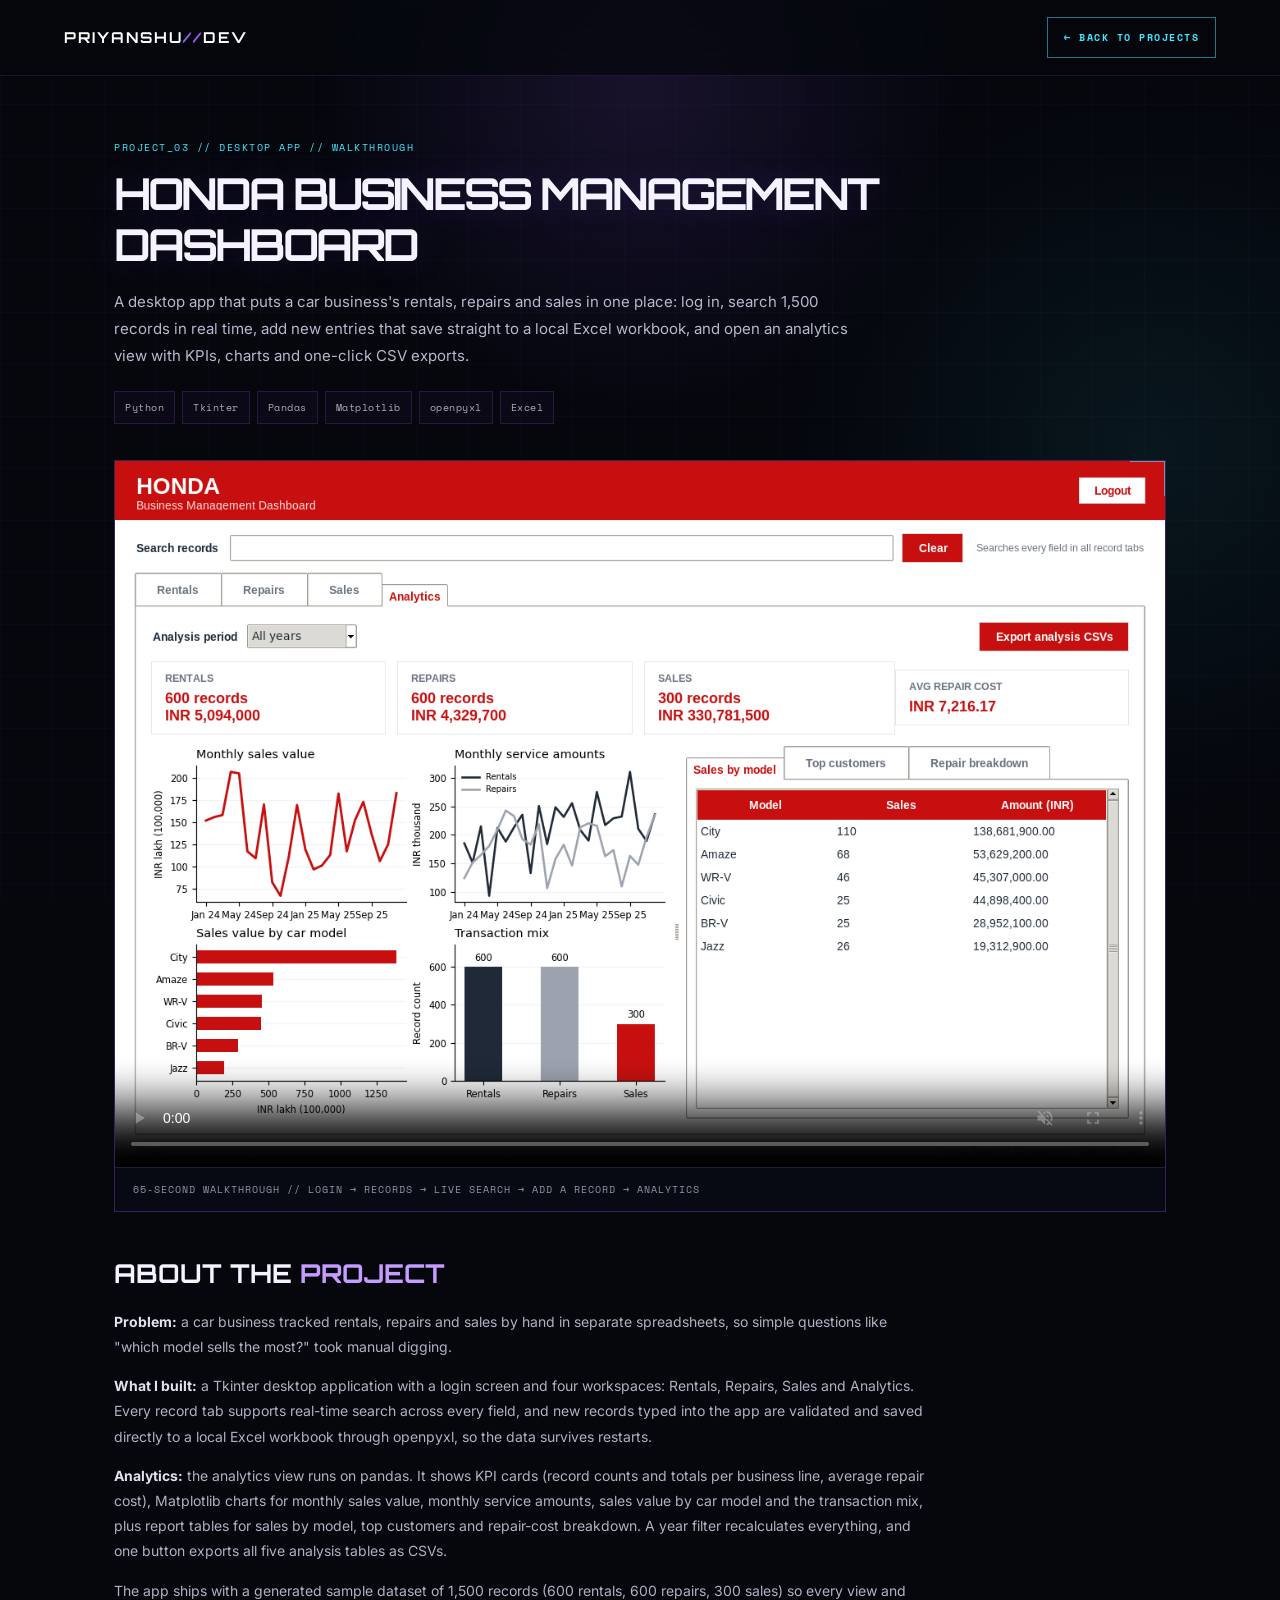
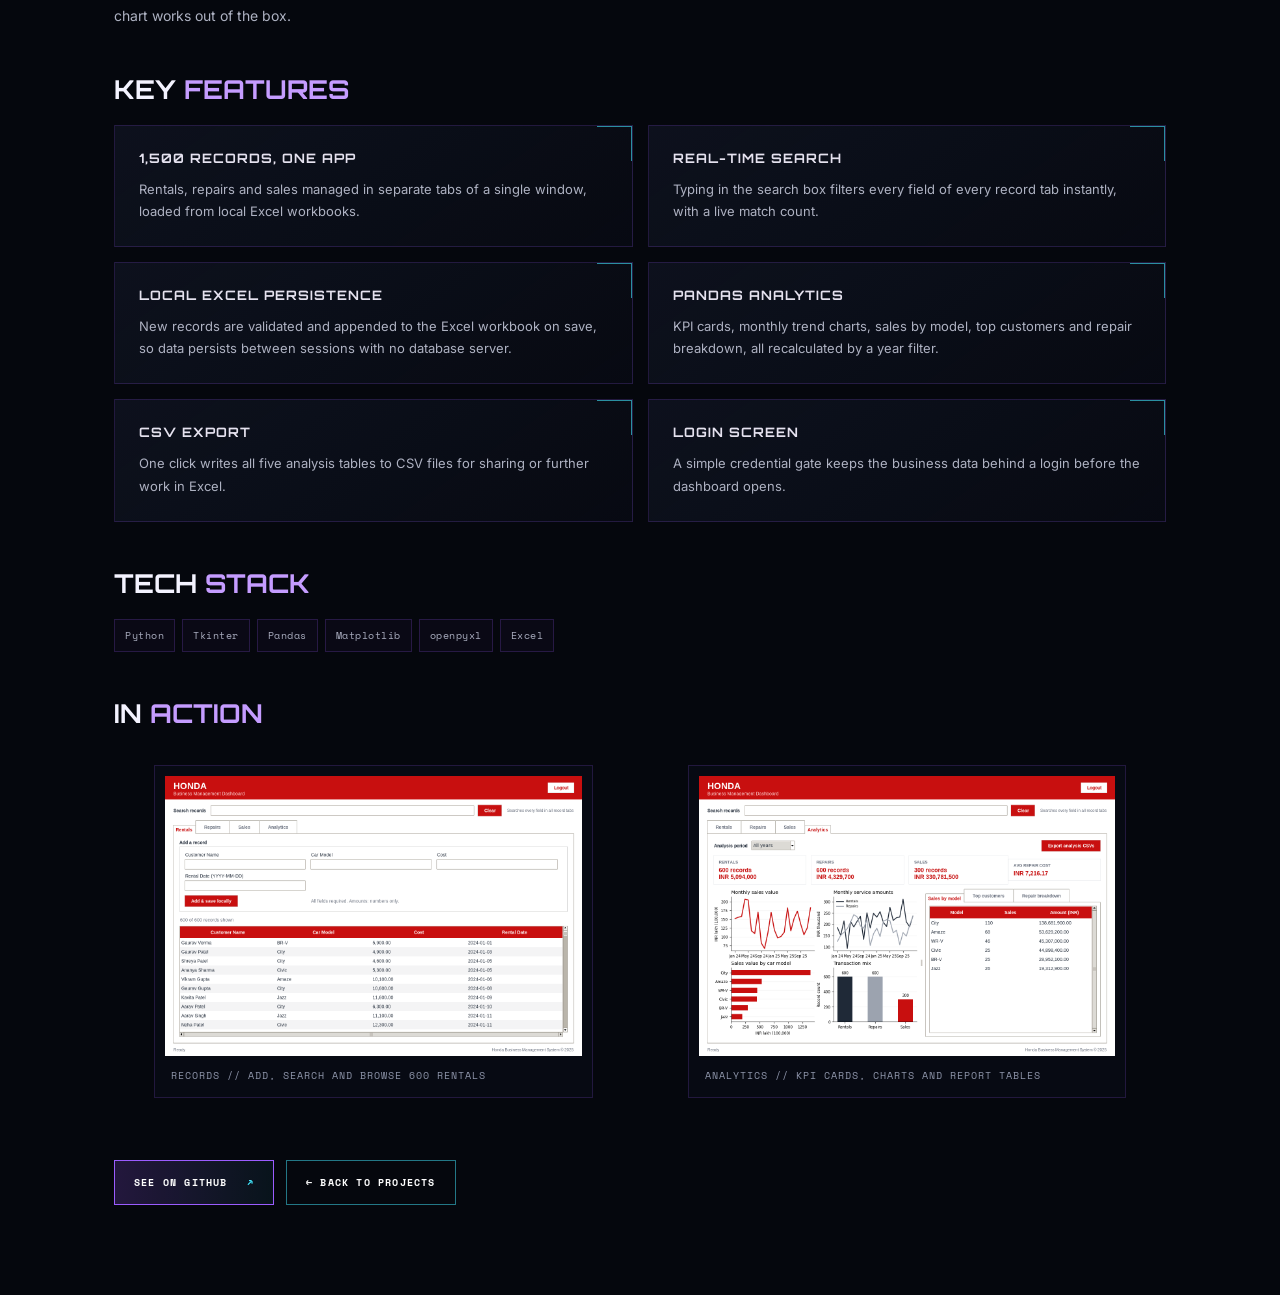
==== honda-dashboard.html @ 940c3cae "Add files via upload" ====
<!DOCTYPE html>
<html lang="en">
<head>
  <meta charset="UTF-8" />
  <meta name="viewport" content="width=device-width, initial-scale=1.0" />

  <title>Honda Business Management Dashboard | Priyanshu Kumari Paswan</title>

  <meta
    name="description"
    content="Honda Business Management Dashboard: a Python desktop app with login, 1,500 business records, real-time search, Excel persistence and pandas analytics. Built by Priyanshu Kumari Paswan."
  />

  <meta name="robots" content="index, follow" />

  <meta property="og:title" content="Honda Business Management Dashboard | Priyanshu Kumari Paswan" />
  <meta property="og:description" content="Python desktop app: 1,500 records, real-time search, Excel persistence and pandas analytics with charts." />
  <meta property="og:type" content="website" />
  <link rel="icon" type="image/svg+xml" href="data:image/svg+xml,%3Csvg xmlns='http://www.w3.org/2000/svg' viewBox='0 0 64 64'%3E%3Crect width='64' height='64' rx='12' fill='%2305070d'/%3E%3Ctext x='32' y='43' font-family='monospace' font-size='30' font-weight='700' text-anchor='middle' fill='%2342e8ff'%3EPK%3C/text%3E%3C/svg%3E" />

  <!-- Fonts -->
  <link rel="preconnect" href="https://fonts.googleapis.com" />
  <link rel="preconnect" href="https://fonts.gstatic.com" crossorigin />
  <link
    href="https://fonts.googleapis.com/css2?family=Orbitron:wght@500;600;700;800&family=Space+Mono:wght@400;700&family=Inter:wght@400;500;600;700&display=swap"
    rel="stylesheet"
  />

  <link rel="stylesheet" href="style(5).css" />
<!-- Google tag (gtag.js) -->
<script async src="https://www.googletagmanager.com/gtag/js?id=G-GPRWLTDX1R"></script>
<script>
  window.dataLayer = window.dataLayer || [];
  function gtag(){dataLayer.push(arguments);}
  gtag('js', new Date());

  gtag('config', 'G-GPRWLTDX1R');
</script>
  <style>
    body{background:var(--bg)}
    .detail-nav{display:flex;justify-content:space-between;align-items:center;gap:16px}
    .back-link{font:700 10px var(--mono);letter-spacing:1.5px;color:var(--cyan);text-decoration:none;border:1px solid rgba(66,232,255,.5);padding:12px 16px;transition:.25s;white-space:nowrap}
    .back-link:hover{box-shadow:0 0 25px rgba(66,232,255,.25);transform:translateY(-2px);color:#fff}
    .detail-main{max-width:1100px;margin:0 auto;padding:140px 24px 80px}
    .detail-head{margin-bottom:36px}
    .detail-head .card-tag{font:10px var(--mono);color:var(--cyan);letter-spacing:1.5px;margin:0 0 14px}
    .detail-head h1{font:700 clamp(26px,4vw,44px)/1.15 var(--display);margin:0 0 18px;color:var(--text)}
    .detail-head .lede{color:var(--muted);line-height:1.8;font-size:15px;max-width:760px;margin:0 0 22px}
    .video-shell{border:1px solid rgba(155,92,255,.3);background:#070a13;position:relative;margin:34px 0 46px}
    .video-shell:after{content:"";position:absolute;right:0;top:0;width:34px;height:34px;border-top:1px solid var(--cyan);border-right:1px solid var(--cyan);opacity:.6;pointer-events:none}
    .video-shell video{display:block;width:100%;height:auto;background:#000}
    .video-caption{font:10px var(--mono);color:#8f96ab;letter-spacing:1px;padding:14px 18px;border-top:1px solid rgba(155,92,255,.18)}
    .detail-section{margin:46px 0}
    .detail-section h2{font:700 clamp(18px,2.4vw,26px)/1.2 var(--display);color:var(--text);margin:0 0 20px}
    .detail-section h2 span{color:var(--purple2)}
    .detail-section p{color:#aeb2c2;line-height:1.8;font-size:14px;max-width:820px}
    .detail-section p b{color:#e5e2ef}
    .feature-grid{display:grid;grid-template-columns:repeat(2,1fr);gap:15px;margin-top:8px}
    .feature-card{background:linear-gradient(145deg,rgba(15,19,32,.88),rgba(8,11,20,.76));border:1px solid rgba(155,92,255,.18);padding:24px;position:relative}
    .feature-card:after{content:"";position:absolute;right:0;top:0;width:34px;height:34px;border-top:1px solid var(--cyan);border-right:1px solid var(--cyan);opacity:.6}
    .feature-card h3{font:700 13px var(--display);letter-spacing:1px;margin:0 0 12px;color:#e5e2ef}
    .feature-card p{color:#aeb2c2;line-height:1.7;font-size:13px;margin:0;max-width:none}
    .shot-grid{display:grid;grid-template-columns:1fr 1fr;gap:15px}
    .shot{border:1px solid rgba(155,92,255,.18);background:#070a13;padding:10px}
    .shot img{display:block;width:100%;height:auto}
    .shot figcaption{font:10px var(--mono);color:#8f96ab;letter-spacing:1px;padding:12px 6px 4px}
    .detail-actions{display:flex;gap:12px;flex-wrap:wrap;margin:40px 0 10px}
    .detail-actions .btn{text-decoration:none;display:inline-block}
    @media (max-width:720px){
      .feature-grid,.shot-grid{grid-template-columns:1fr}
      .detail-main{padding:120px 18px 60px}
    }
  </style>
</head>
<body>
  <nav class="nav detail-nav">
    <a href="index.html" class="brand">PRIYANSHU<span>//</span>DEV</a>
    <a href="index.html#projects" class="back-link">&larr; BACK TO PROJECTS</a>
  </nav>

  <main class="detail-main">
    <header class="detail-head">
      <p class="card-tag">PROJECT_03 // DESKTOP APP // WALKTHROUGH</p>
      <h1>HONDA BUSINESS MANAGEMENT DASHBOARD</h1>
      <p class="lede">A desktop app that puts a car business's rentals, repairs and sales in one place: log in, search 1,500 records in real time, add new entries that save straight to a local Excel workbook, and open an analytics view with KPIs, charts and one-click CSV exports.</p>
      <div class="chips"><span>Python</span><span>Tkinter</span><span>Pandas</span><span>Matplotlib</span><span>openpyxl</span><span>Excel</span></div>
    </header>

    <div class="video-shell">
      <video controls muted preload="metadata" poster="assets/honda-analytics.png">
        <source src="assets/honda-dashboard-walkthrough.mp4" type="video/mp4" />
        Your browser does not support the video tag.
      </video>
      <div class="video-caption">65-SECOND WALKTHROUGH // LOGIN &rarr; RECORDS &rarr; LIVE SEARCH &rarr; ADD A RECORD &rarr; ANALYTICS</div>
    </div>

    <section class="detail-section">
      <h2>ABOUT THE <span>PROJECT</span></h2>
      <p><b>Problem:</b> a car business tracked rentals, repairs and sales by hand in separate spreadsheets, so simple questions like "which model sells the most?" took manual digging.</p>
      <p><b>What I built:</b> a Tkinter desktop application with a login screen and four workspaces: Rentals, Repairs, Sales and Analytics. Every record tab supports real-time search across every field, and new records typed into the app are validated and saved directly to a local Excel workbook through openpyxl, so the data survives restarts.</p>
      <p><b>Analytics:</b> the analytics view runs on pandas. It shows KPI cards (record counts and totals per business line, average repair cost), Matplotlib charts for monthly sales value, monthly service amounts, sales value by car model and the transaction mix, plus report tables for sales by model, top customers and repair-cost breakdown. A year filter recalculates everything, and one button exports all five analysis tables as CSVs.</p>
      <p>The app ships with a generated sample dataset of 1,500 records (600 rentals, 600 repairs, 300 sales) so every view and chart works out of the box.</p>
    </section>

    <section class="detail-section">
      <h2>KEY <span>FEATURES</span></h2>
      <div class="feature-grid">
        <div class="feature-card"><h3>1,500 RECORDS, ONE APP</h3><p>Rentals, repairs and sales managed in separate tabs of a single window, loaded from local Excel workbooks.</p></div>
        <div class="feature-card"><h3>REAL-TIME SEARCH</h3><p>Typing in the search box filters every field of every record tab instantly, with a live match count.</p></div>
        <div class="feature-card"><h3>LOCAL EXCEL PERSISTENCE</h3><p>New records are validated and appended to the Excel workbook on save, so data persists between sessions with no database server.</p></div>
        <div class="feature-card"><h3>PANDAS ANALYTICS</h3><p>KPI cards, monthly trend charts, sales by model, top customers and repair breakdown, all recalculated by a year filter.</p></div>
        <div class="feature-card"><h3>CSV EXPORT</h3><p>One click writes all five analysis tables to CSV files for sharing or further work in Excel.</p></div>
        <div class="feature-card"><h3>LOGIN SCREEN</h3><p>A simple credential gate keeps the business data behind a login before the dashboard opens.</p></div>
      </div>
    </section>

    <section class="detail-section">
      <h2>TECH <span>STACK</span></h2>
      <div class="chips"><span>Python</span><span>Tkinter</span><span>Pandas</span><span>Matplotlib</span><span>openpyxl</span><span>Excel</span></div>
    </section>

    <section class="detail-section">
      <h2>IN <span>ACTION</span></h2>
      <div class="shot-grid">
        <figure class="shot"><img src="assets/honda-records.png" alt="Rentals tab of the Honda dashboard: search bar, add-a-record form and a table of rental records" /><figcaption>RECORDS // ADD, SEARCH AND BROWSE 600 RENTALS</figcaption></figure>
        <figure class="shot"><img src="assets/honda-analytics.png" alt="Analytics tab of the Honda dashboard: KPI cards, monthly charts and a sales-by-model table" /><figcaption>ANALYTICS // KPI CARDS, CHARTS AND REPORT TABLES</figcaption></figure>
      </div>
    </section>

    <div class="detail-actions">
      <a href="https://github.com/priynkp" target="_blank" rel="noopener noreferrer" class="btn primary">SEE ON GITHUB <span>&#8599;</span></a>
      <a href="index.html#projects" class="btn ghost">&larr; BACK TO PROJECTS</a>
    </div>
  </main>
</body>
</html>
---- style(5).css ----
:root{
  --bg:#05070d;--panel:#090d17;--panel2:#0d1220;--purple:#9b5cff;--purple2:#c59cff;
  --cyan:#42e8ff;--pink:#ff4fd8;--text:#f4f3ff;--muted:#b4b9cc;--line:rgba(155,92,255,.28);
  --mono:"Space Mono",monospace;--display:"Orbitron",sans-serif;--body:"Inter",sans-serif;
}
*{box-sizing:border-box}html{scroll-behavior:smooth}body{margin:0;background:var(--bg);color:var(--text);font-family:var(--body);overflow-x:hidden}
body:before{content:"";position:fixed;inset:0;pointer-events:none;background-image:linear-gradient(rgba(155,92,255,.035) 1px,transparent 1px),linear-gradient(90deg,rgba(155,92,255,.035) 1px,transparent 1px);background-size:52px 52px;z-index:-3}
body:after{content:"";position:fixed;inset:0;pointer-events:none;background:radial-gradient(circle at 50% 10%,rgba(155,92,255,.13),transparent 32%),radial-gradient(circle at 90% 50%,rgba(66,232,255,.07),transparent 30%);z-index:-2}
.noise{position:fixed;inset:0;pointer-events:none;opacity:.035;z-index:50;background-image:url("data:image/svg+xml,%3Csvg viewBox='0 0 180 180' xmlns='http://www.w3.org/2000/svg'%3E%3Cfilter id='n'%3E%3CfeTurbulence type='fractalNoise' baseFrequency='.9' numOctaves='4' stitchTiles='stitch'/%3E%3C/filter%3E%3Crect width='100%25' height='100%25' filter='url(%23n)' opacity='.7'/%3E%3C/svg%3E")}
.cursor-glow{position:fixed;width:280px;height:280px;border-radius:50%;pointer-events:none;background:radial-gradient(circle,rgba(155,92,255,.09),transparent 68%);transform:translate(-50%,-50%);z-index:0}
.nav{position:fixed;top:0;left:0;right:0;height:76px;display:flex;align-items:center;justify-content:space-between;padding:0 5vw;background:rgba(5,7,13,.72);backdrop-filter:blur(16px);border-bottom:1px solid rgba(155,92,255,.16);z-index:20}
.brand{font:700 15px var(--display);letter-spacing:2px;color:#fff;text-decoration:none}.brand span{color:var(--purple)}
.nav-links{display:flex;gap:25px}.nav-links a{font:700 10px var(--mono);letter-spacing:1.4px;color:var(--muted);text-decoration:none;transition:.25s}.nav-links a:hover{color:var(--cyan);text-shadow:0 0 12px rgba(66,232,255,.6)}
.menu-toggle{display:none;background:none;border:0;color:#fff;font-size:23px}
.section{width:min(1180px,90vw);margin:auto;padding:130px 0;position:relative}.hero{min-height:100vh;width:100%;padding:150px 8vw 80px;display:flex;align-items:center;overflow:hidden}
.hero-grid{position:absolute;inset:10% 0 0;background:linear-gradient(90deg,transparent 49.9%,rgba(155,92,255,.09) 50%,transparent 50.1%),linear-gradient(0deg,transparent 49.9%,rgba(66,232,255,.06) 50%,transparent 50.1%);background-size:120px 120px;mask-image:linear-gradient(to top,black,transparent 90%);opacity:.7;transform:perspective(500px) rotateX(58deg) scale(1.8);transform-origin:bottom}
.hero-content{position:relative;z-index:2;max-width:900px}.eyebrow,.section-code,.card-tag{font:700 10px var(--mono);letter-spacing:2px;color:var(--cyan)}.pulse{display:inline-block;width:7px;height:7px;border-radius:50%;background:var(--cyan);box-shadow:0 0 14px var(--cyan);margin-right:8px}
h1{font:800 clamp(50px,8.5vw,115px)/.9 var(--display);letter-spacing:-3px;margin:22px 0 15px;text-shadow:0 0 35px rgba(155,92,255,.18)}h1 span{color:transparent;-webkit-text-stroke:1px var(--purple2)}
.hero h2{font:600 clamp(17px,2vw,26px) var(--display);letter-spacing:4px;color:#d7d3e8}.hero-copy{color:var(--muted);font-size:17px;max-width:600px}
.terminal{margin:34px 0;width:min(600px,100%);background:rgba(4,6,12,.76);border:1px solid var(--line);box-shadow:0 0 50px rgba(155,92,255,.07)}.terminal-bar{height:30px;border-bottom:1px solid rgba(155,92,255,.15);display:flex;align-items:center;gap:7px;padding:0 12px;font:10px var(--mono);color:#8f96ab}.terminal-bar span{width:7px;height:7px;border:1px solid #8f96ab;border-radius:50%}.terminal-bar b{margin-left:7px;font-weight:400}.terminal-body{padding:16px 20px;font:12px/1.8 var(--mono);color:#9ea5b9}.terminal-body p{margin:0}.terminal-body p:nth-child(n+2){color:#d9d7e8}.prompt{color:var(--purple2);margin-right:8px}.caret{display:inline-block;width:7px;height:13px;background:var(--cyan);margin-left:4px;vertical-align:-2px;animation:blink .9s steps(1) infinite}
.hero-actions{display:flex;gap:12px;flex-wrap:wrap}.btn{border:1px solid var(--purple);background:transparent;color:#fff;padding:14px 19px;font:700 10px var(--mono);letter-spacing:1.2px;cursor:pointer;transition:.25s;position:relative;overflow:hidden}.btn:before{content:"";position:absolute;inset:0;transform:translateX(-105%);background:linear-gradient(90deg,transparent,rgba(155,92,255,.22),transparent);transition:.5s}.btn:hover:before{transform:translateX(105%)}.btn:hover{box-shadow:0 0 25px rgba(155,92,255,.22);transform:translateY(-2px)}.btn.primary{background:linear-gradient(90deg,rgba(155,92,255,.2),rgba(66,232,255,.06));border-color:var(--purple);color:#fff}.btn.ghost{border-color:rgba(66,232,255,.5)}.btn span{color:var(--cyan);margin-left:12px}
.hud{position:absolute;font:10px var(--mono);letter-spacing:1px;color:#7d849a}.hud-a{top:110px;right:8vw}.hud-b{bottom:50px;right:8vw}.vertical-label{position:absolute;right:3vw;top:43%;writing-mode:vertical-rl;font:10px var(--mono);letter-spacing:3px;color:#7d849a}.scroll-cue{position:absolute;bottom:35px;left:8vw;font:10px var(--mono);color:#8f96ab;letter-spacing:2px}.scroll-cue span{color:var(--cyan);font-size:18px;margin-left:10px}
.section-head{margin-bottom:55px}.section-head h2,.contact-cta h2{font:800 clamp(34px,5vw,68px)/1 var(--display);margin:12px 0;letter-spacing:-1px}.section-head h2 span,.contact-cta h2 span{color:var(--purple2)}
.about-layout{display:grid;grid-template-columns:1.3fr .9fr;gap:20px}.glass-card,.stat-card,.skill-group,.timeline-card,.project-card,.cert-card{background:linear-gradient(145deg,rgba(15,19,32,.88),rgba(8,11,20,.76));border:1px solid rgba(155,92,255,.18);position:relative}.glass-card:after,.stat-card:after,.skill-group:after,.project-card:after,.cert-card:after{content:"";position:absolute;right:0;top:0;width:34px;height:34px;border-top:1px solid var(--cyan);border-right:1px solid var(--cyan);opacity:.6}.about-card{padding:34px;min-height:270px}.about-card p{color:#b7bac8;line-height:1.8;font-size:15px}.profile-grid{display:grid;grid-template-columns:1fr 1fr;gap:14px}.stat-card{padding:25px;display:flex;flex-direction:column;justify-content:space-between;min-height:125px}.stat-card small{font:10px var(--mono);color:#8f96ab;letter-spacing:1.5px}.stat-card strong{font:700 16px var(--display);line-height:1.25}.online{color:var(--cyan);text-shadow:0 0 14px rgba(66,232,255,.4)}.pillars{display:flex;flex-wrap:wrap;gap:8px;margin-top:22px}.pillars span,.chips span{font:10px var(--mono);letter-spacing:.5px;border:1px solid rgba(155,92,255,.2);padding:8px 10px;color:#aaaec0;background:rgba(155,92,255,.035)}
.skill-grid{display:grid;grid-template-columns:repeat(2,1fr);gap:15px}.skill-group{padding:26px;min-height:180px}.skill-group h3{font:700 13px var(--display);letter-spacing:1px;margin:0 0 20px;color:#e5e2ef}.chips{display:flex;flex-wrap:wrap;gap:7px}.chips span{transition:.2s}.chips span:hover{color:#fff;border-color:var(--cyan);box-shadow:0 0 15px rgba(66,232,255,.08);transform:translateY(-1px)}
.timeline{position:relative;margin-left:100px}.timeline:before{content:"";position:absolute;left:0;top:0;bottom:0;width:1px;background:linear-gradient(var(--purple),rgba(155,92,255,.05))}.timeline-item{position:relative;padding:0 0 50px 50px}.timeline-dot{position:absolute;left:-5px;top:0;width:11px;height:11px;border:2px solid var(--cyan);background:var(--bg);box-shadow:0 0 16px rgba(66,232,255,.7)}.time{position:absolute;right:calc(100% + 25px);top:-2px;width:160px;font:10px var(--mono);color:#8f96ab;line-height:1.5}.timeline-card{padding:28px}.timeline-card h3{font:700 22px var(--display);margin:10px 0 4px}.timeline-card h4{font:700 11px var(--mono);color:var(--purple2);letter-spacing:2px;margin:0 0 20px}.timeline-card ul{padding-left:18px;color:#aaaebd;line-height:1.8;font-size:13px;margin:0}.timeline-card li::marker{color:var(--cyan)}
.project-feature{display:grid;grid-template-columns:.8fr 1.2fr;gap:0;border:1px solid rgba(155,92,255,.3);background:#070a13;min-height:430px}.project-visual{position:relative;overflow:hidden;background:radial-gradient(circle,rgba(155,92,255,.14),transparent 45%),linear-gradient(145deg,#080b14,#0b1020);border-right:1px solid rgba(155,92,255,.2);display:flex;align-items:center;justify-content:center}.ai-core{width:130px;height:130px;border:1px solid var(--cyan);display:grid;place-items:center;font:800 34px var(--display);color:var(--cyan);box-shadow:0 0 50px rgba(66,232,255,.12),inset 0 0 30px rgba(155,92,255,.1);transform:rotate(45deg)}.ai-core::first-line{transform:rotate(-45deg)}.scan-ring{position:absolute;width:260px;height:260px;border:1px dashed rgba(155,92,255,.45);border-radius:50%;animation:spin 15s linear infinite}.telemetry{position:absolute;left:22px;bottom:20px;font:10px/1.65 var(--mono);color:#8f96ab}.project-info{padding:42px}.project-info h3{font:700 clamp(22px,3vw,34px)/1.15 var(--display);margin:13px 0 20px}.project-info>p:not(.card-tag){color:#aeb2c2;line-height:1.7;font-size:14px}.pipeline{font:10px/1.8 var(--mono);color:var(--cyan);border-left:2px solid var(--purple);padding:12px 15px;background:rgba(155,92,255,.045);margin:22px 0}.project-grid{display:grid;grid-template-columns:1fr 1fr;gap:15px;margin-top:15px}.project-card{padding:27px;min-height:310px}.project-card>p{font:10px var(--mono);color:var(--cyan);letter-spacing:1.5px}.project-card h3{font:700 18px/1.25 var(--display);margin:15px 0}.project-card>p:not(:first-child){color:#aeb2c2;line-height:1.7;font-size:13px}.project-icon{width:54px;height:54px;border:1px solid rgba(155,92,255,.5);display:grid;place-items:center;font:700 14px var(--display);color:var(--purple2);box-shadow:inset 0 0 18px rgba(155,92,255,.08)}
.cert-grid{display:grid;grid-template-columns:repeat(4,1fr);gap:15px}.cert-card{padding:27px;min-height:180px}.cert-card>span{font:10px var(--mono);color:var(--cyan)}.cert-card h3{font:700 25px var(--display);margin:35px 0 5px}.cert-card p{font:10px var(--mono);color:var(--purple2)}.cert-card small{font:10px var(--mono);color:#8f96ab}
.contact-section{padding-bottom:160px}.contact-cta{padding:70px;text-align:center;border:1px solid rgba(155,92,255,.28);background:radial-gradient(circle at center,rgba(155,92,255,.12),transparent 60%),rgba(8,11,20,.7)}.contact-cta>p:not(.section-code){color:#9ca1b2;margin:20px auto 30px}
footer{display:flex;justify-content:space-between;padding:22px 6vw;border-top:1px solid rgba(155,92,255,.15);font:10px var(--mono);color:#7d849a;letter-spacing:1px}

.modal-backdrop{position:fixed;inset:0;background:rgba(1,2,6,.84);backdrop-filter:blur(12px);z-index:100;display:grid;place-items:center;padding:25px;opacity:0;visibility:hidden;transition:.35s}.modal-backdrop.open{opacity:1;visibility:visible}.contact-modal{width:min(1120px,96vw);max-height:92vh;overflow:auto;position:relative;background:linear-gradient(145deg,#090d18,#05070d);border:1px solid rgba(155,92,255,.65);box-shadow:0 0 90px rgba(155,92,255,.15),0 0 20px rgba(66,232,255,.06);transform:translateY(25px) scale(.97);transition:.4s}.modal-backdrop.open .contact-modal{transform:none}.modal-scan{position:absolute;left:0;right:0;height:2px;background:linear-gradient(90deg,transparent,var(--cyan),transparent);top:0;opacity:.9;animation:scan 3.5s ease-in-out infinite;pointer-events:none}.modal-header{display:flex;justify-content:space-between;align-items:center;padding:18px 22px;border-bottom:1px solid rgba(155,92,255,.18);font:10px var(--mono);letter-spacing:1px}.connection{display:block;margin-top:7px;color:#a3a9bb;font-size:8px}.connection i{display:inline-block;width:6px;height:6px;background:var(--cyan);border-radius:50%;box-shadow:0 0 12px var(--cyan);margin-right:7px}.modal-close{width:38px;height:34px;background:transparent;border:1px solid rgba(255,79,216,.35);color:#fff;font:24px var(--mono);cursor:pointer}.modal-close:hover{color:var(--pink);box-shadow:0 0 18px rgba(255,79,216,.16)}.modal-hud{position:absolute;font:10px/1.7 var(--mono);color:#7d849a;letter-spacing:1px}.hud-left{left:20px;bottom:15px}.hud-right{right:20px;bottom:15px;text-align:right}.contact-layout{display:grid;grid-template-columns:1fr 1fr}.contact-intro{padding:55px 42px 60px;border-right:1px solid rgba(155,92,255,.16)}.contact-intro h2{font:800 clamp(35px,4.5vw,60px)/.98 var(--display);margin:13px 0}.contact-intro h2 span{color:var(--purple2)}.contact-lead{font-size:15px;color:#c3c4cf}.type-lines{font:10px/2 var(--mono);color:#a3a9bb;margin:30px 0}.type-lines>div:first-child{color:var(--cyan)}.blink{animation:blink .9s steps(1) infinite;color:#fff}.contact-cards{display:grid;gap:8px}.contact-card{display:flex;align-items:center;justify-content:space-between;gap:15px;padding:14px;border:1px solid rgba(155,92,255,.16);text-decoration:none;color:#fff;background:rgba(155,92,255,.025);transition:.25s}.contact-card:hover{border-color:var(--cyan);transform:translateX(4px);box-shadow:0 0 20px rgba(66,232,255,.06)}.contact-card small{display:block;font:10px var(--mono);color:#8f96ab;margin-bottom:6px}.contact-card b{font:11px var(--mono);word-break:break-all}.contact-card>span{font:10px var(--mono);color:var(--cyan);white-space:nowrap}.transmit{padding:55px 42px}.form-title{display:flex;justify-content:space-between;align-items:center;margin-bottom:25px;font:700 13px var(--display);letter-spacing:1px}.form-title i{font:10px var(--mono);font-style:normal;color:#8a91a6}form{display:grid;gap:17px}label{font:10px var(--mono);letter-spacing:1.5px;color:#a3a9bb}input,textarea{display:block;width:100%;margin-top:7px;border:1px solid rgba(155,92,255,.22);background:#050810;color:#fff;padding:13px 14px;outline:none;font:11px var(--mono);resize:vertical;transition:.25s}input:focus,textarea:focus{border-color:var(--cyan);box-shadow:0 0 18px rgba(66,232,255,.08),inset 0 0 18px rgba(155,92,255,.035)}input::placeholder,textarea::placeholder{color:#7d849a}.transmit-btn{width:100%;margin-top:3px}.form-note{font:10px/1.6 var(--mono);color:#8a91a6;margin:0}.success-state{display:none;border:1px solid rgba(66,232,255,.3);padding:35px;font:10px/2 var(--mono);color:var(--cyan);min-height:350px;align-items:flex-start;flex-direction:column;justify-content:center;gap:2px}.success-state.show{display:flex}.success-icon{font:30px var(--display);margin-bottom:10px}.success-state strong{font:13px var(--body);font-weight:500;color:#e6e5ef;margin:15px 0 15px}

.reveal{opacity:1;transform:none}.js .reveal{transition:opacity .7s ease,transform .7s ease}.js .reveal:not(.visible){opacity:0;transform:translateY(22px)}@media(prefers-reduced-motion:reduce){.js .reveal:not(.visible){opacity:1;transform:none}.js .reveal{transition:none}}
@keyframes blink{50%{opacity:0}}@keyframes spin{to{transform:rotate(405deg)}}@keyframes scan{0%,100%{top:0;opacity:.1}50%{top:100%;opacity:.8}}
@media(max-width:900px){.nav-links{gap:13px}.about-layout,.project-feature,.contact-layout{grid-template-columns:1fr}.project-visual{min-height:330px;border-right:0;border-bottom:1px solid rgba(155,92,255,.2)}.cert-grid{grid-template-columns:1fr 1fr}.timeline{margin-left:25px}.time{position:static;width:auto;margin:0 0 10px 25px}.timeline-item{padding-left:35px}.timeline-card{margin-left:0}.contact-intro{border-right:0;border-bottom:1px solid rgba(155,92,255,.16)}}
@media(max-width:680px){.nav{height:65px;padding:0 5vw}.menu-toggle{display:block}.nav-links{display:none;position:absolute;top:65px;left:0;right:0;padding:18px 5vw;background:rgba(5,7,13,.97);border-bottom:1px solid var(--line);flex-direction:column}.nav-links.open{display:flex}.hero{padding:120px 7vw 80px}.hud,.vertical-label{display:none}.section{width:88vw;padding:95px 0}.hero h1{letter-spacing:-2px}.hero h2{letter-spacing:2px}.skill-grid,.project-grid,.cert-grid{grid-template-columns:1fr}.about-card,.contact-cta,.contact-intro,.transmit{padding:28px 22px}.profile-grid{gap:8px}.stat-card{min-height:110px;padding:18px}.timeline{margin-left:12px}.timeline-item{padding-left:28px}.timeline-dot{left:-5px}.timeline-card{padding:22px}.project-info{padding:28px 22px}.modal-backdrop{padding:8px}.contact-modal{max-height:96vh}.modal-header{padding:14px}.contact-card{align-items:flex-start;flex-direction:column}.contact-card>span{margin-top:4px}.modal-hud{display:none}footer{flex-direction:column;gap:8px}.cursor-glow{display:none}}

/* added */
.cert-grid{grid-template-columns:repeat(3,1fr)}.edu-grid{grid-template-columns:1fr}.cert-card h3.long{font-size:18px;line-height:1.25;margin-top:30px}.edu-grid .cert-card h3{font-size:22px}.edu-grid .cert-card p{font-size:12px}.cert-card small{font-size:10px}.project-info>p:not(.card-tag) b,.project-card b{color:#e5e2ef}.quick-links{display:flex;flex-wrap:wrap;gap:10px 22px;justify-content:center;margin-top:28px}.quick-links a{font:11px var(--mono);color:var(--cyan);text-decoration:none;letter-spacing:.5px}.quick-links a:hover{text-shadow:0 0 12px rgba(66,232,255,.6)}
@media(max-width:900px){.cert-grid{grid-template-columns:1fr 1fr}}@media(max-width:680px){.cert-grid{grid-template-columns:1fr}}
@media(min-width:901px){.timeline{margin-left:210px}.time{text-align:right}}
.project-card>p:not(:first-child){font-family:var(--body)}
/* modal HUD labels: keep in normal flow so they never overlap scrolling content */
.contact-modal{display:grid;grid-template-columns:1fr 1fr}
.contact-modal>.modal-header,.contact-modal>.contact-layout{grid-column:1/-1}
.contact-modal>.modal-hud{position:static;padding:14px 22px 16px;border-top:1px solid rgba(155,92,255,.16);grid-row:3}
.contact-modal>.hud-left{grid-column:1;left:auto;bottom:auto}
.contact-modal>.hud-right{grid-column:2;right:auto;bottom:auto;text-align:right}
.contact-modal>.contact-layout{grid-row:2}.contact-modal>.modal-header{grid-row:1}

/* FREELANCE SECTION */
.freelance-lead{color:#b7bac8;font-size:15px;line-height:1.8;max-width:640px;margin:-25px 0 30px}
.freelance-grid{grid-template-columns:repeat(3,1fr)}
.freelance-grid .cert-card h3{font-size:19px;line-height:1.3;margin:20px 0 6px}
.freelance-grid .cert-card small{display:block;margin-top:12px;line-height:1.7;font-size:10px}
.freelance-cta{margin-top:36px;text-align:center}
.freelance-cta .btn{display:inline-block;text-decoration:none}
@media(max-width:900px){.freelance-grid{grid-template-columns:1fr 1fr}}
@media(max-width:680px){.freelance-grid{grid-template-columns:1fr}.freelance-lead{margin-top:-15px}}

/* FREELANCE SECTION - 3-platform redesign (Nov 16) */
.neon-title{position:relative;display:inline-block}
.nav-freelance{color:var(--cyan)!important;text-shadow:0 0 8px rgba(66,232,255,.75),0 0 18px rgba(155,92,255,.6);animation:neonFlicker 4.2s infinite}
@keyframes neonFlicker{0%,100%{opacity:1}3%{opacity:.45}5%{opacity:1}46%{opacity:1}48%{opacity:.6}50%{opacity:1}73%{opacity:.8}75%{opacity:1}}
.platform-grid{display:grid;grid-template-columns:repeat(3,1fr);gap:15px}
.platform-card{display:flex;flex-direction:column;text-decoration:none;color:inherit;padding:27px;min-height:230px;background:linear-gradient(145deg,rgba(15,19,32,.88),rgba(8,11,20,.76));border:1px solid rgba(155,92,255,.18);position:relative;transition:.25s}
.platform-card:after{content:"";position:absolute;right:0;top:0;width:34px;height:34px;border-top:1px solid var(--cyan);border-right:1px solid var(--cyan);opacity:.6}
.platform-card:hover{border-color:var(--cyan);box-shadow:0 0 25px rgba(66,232,255,.1);transform:translateY(-3px)}
.platform-code{font:10px var(--mono);color:var(--cyan);letter-spacing:1px}
.platform-card h3{font:700 24px var(--display);margin:22px 0 5px;letter-spacing:.5px}
.platform-card>p{font:10px var(--mono);color:var(--purple2);letter-spacing:1px;margin:0 0 12px}
.platform-card small{font:10px/1.7 var(--mono);color:#8f96ab;flex:1}
.platform-status{display:flex;align-items:center;gap:8px;margin-top:16px;font:700 10px var(--mono);letter-spacing:1.2px;color:var(--cyan)}
.platform-status i{width:7px;height:7px;border-radius:50%;background:var(--cyan);box-shadow:0 0 14px var(--cyan)}
.platform-go{margin-top:8px;font:700 10px var(--mono);letter-spacing:1.2px;color:#e5e2ef}
.freelance-services{display:flex;flex-wrap:wrap;gap:8px;margin-top:26px}
.freelance-services span{font:10px var(--mono);letter-spacing:.5px;border:1px solid rgba(155,92,255,.2);padding:8px 10px;color:#aaaec0;background:rgba(155,92,255,.035)}
.hire-depth{display:inline-block;text-decoration:none;border-radius:14px;padding:18px 30px;font-size:12px;animation:hireDepth 2.8s ease-in-out infinite}
@keyframes hireDepth{0%,100%{transform:perspective(400px) translateZ(0);box-shadow:0 0 32px rgba(155,92,255,.4),0 16px 34px rgba(0,0,0,.5)}50%{transform:perspective(400px) translateZ(-28px) scale(.965);box-shadow:0 0 8px rgba(155,92,255,.14),0 2px 6px rgba(0,0,0,.55)}}
@media(max-width:900px){.platform-grid{grid-template-columns:1fr 1fr}}
@media(max-width:680px){.platform-grid{grid-template-columns:1fr}}
@media(prefers-reduced-motion:reduce){.nav-freelance,.hire-depth{animation:none}}

/* HIRE ME static + linked platform logos (her pick, Nov 16) */
.hire-static{cursor:default}
.platform-logos{display:flex;gap:22px;justify-content:center;margin-top:28px}
.platform-logos a{width:54px;height:54px;display:grid;place-items:center;border:1px solid rgba(155,92,255,.25);border-radius:12px;color:var(--purple2);background:rgba(155,92,255,.04);transition:.25s}
.platform-logos a:hover{color:var(--cyan);border-color:var(--cyan);box-shadow:0 0 18px rgba(66,232,255,.15);transform:translateY(-2px)}
.platform-logos svg{width:24px;height:24px}

/* See on GitHub tile under projects (Nov 16) */
.github-cta{align-items:center}
.github-cta-label{font:700 10px var(--mono);letter-spacing:1.5px;color:#e5e2ef}

.card-link{display:inline-block;margin-top:18px;font:700 10px var(--mono);letter-spacing:1.5px;color:var(--cyan);text-decoration:none;border:1px solid rgba(66,232,255,.5);padding:12px 16px;transition:.25s}
.card-link:hover{box-shadow:0 0 25px rgba(66,232,255,.25);transform:translateY(-2px);color:#fff}
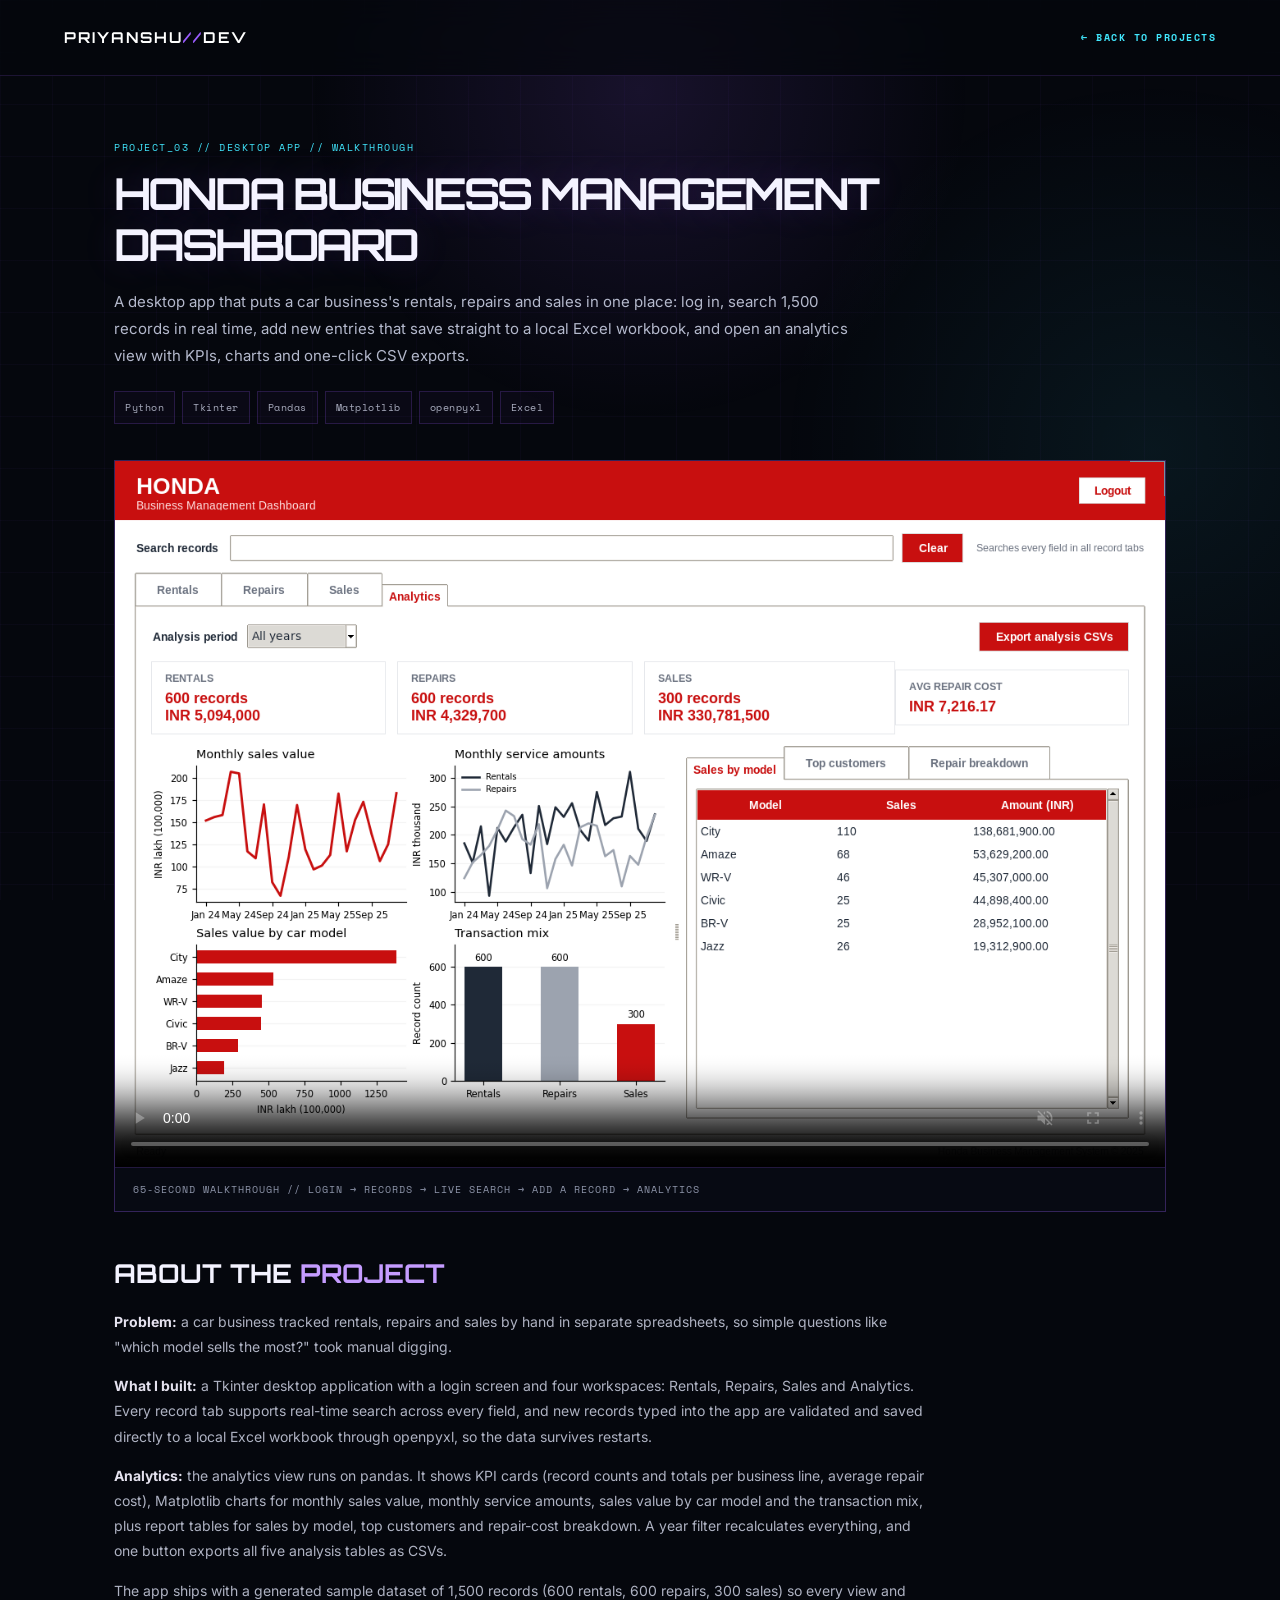
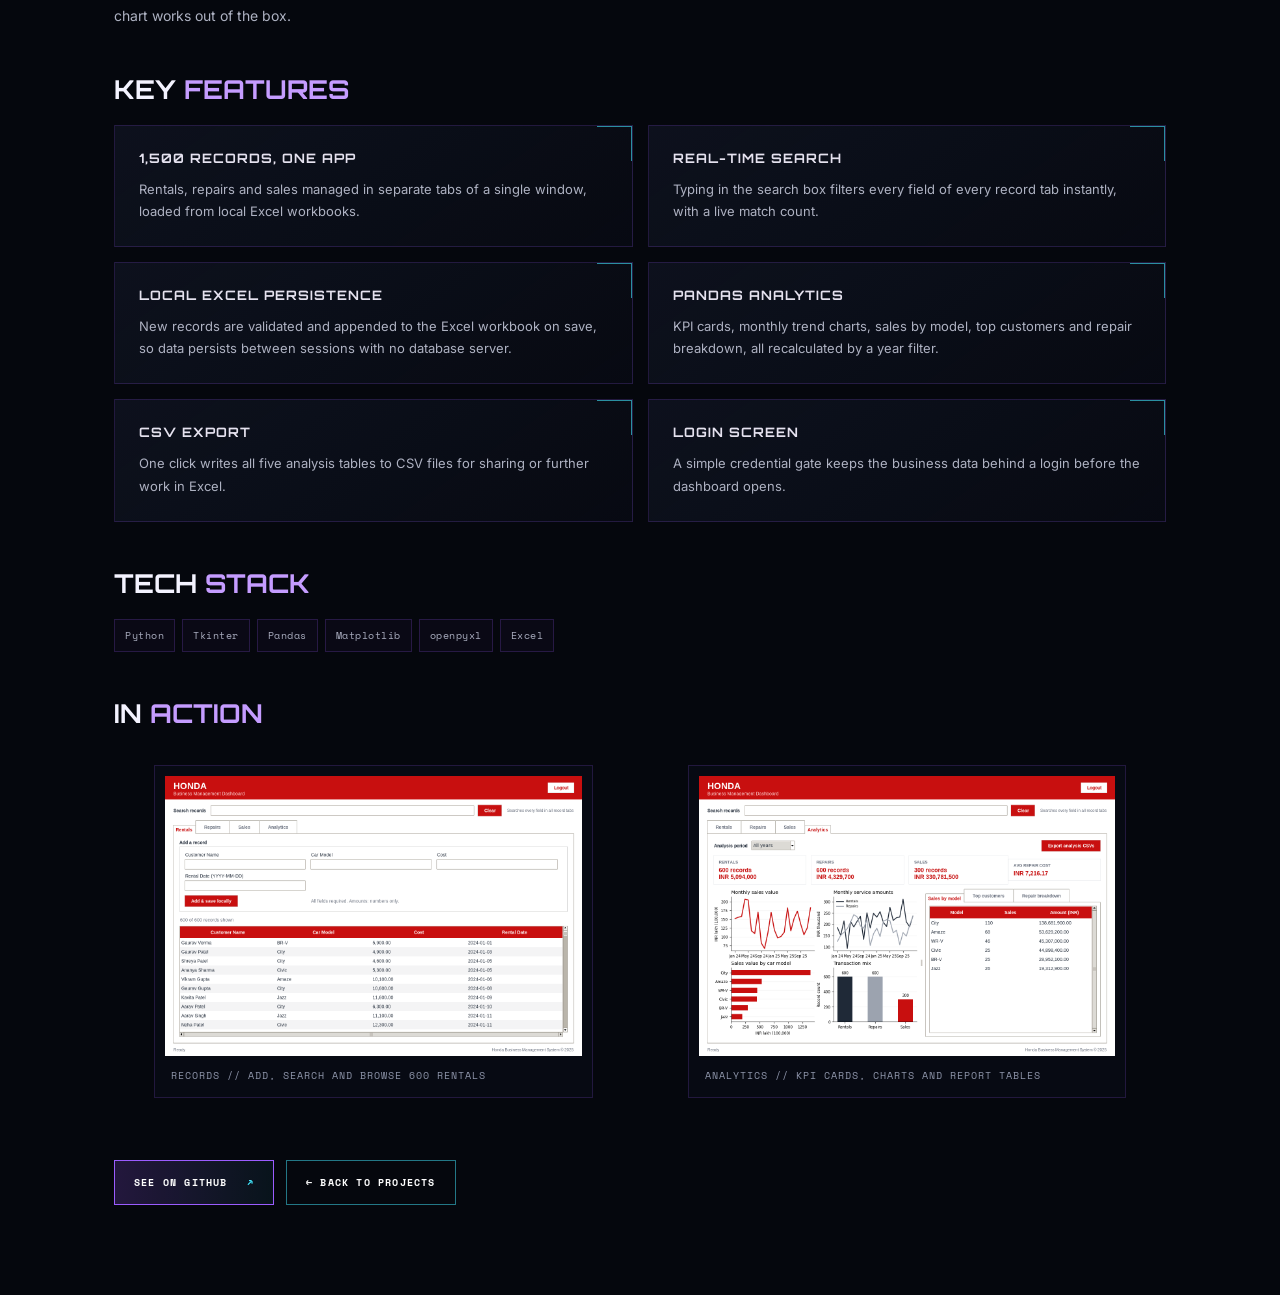
==== commit e1f1f0ed: "Add files via upload" ====
--- a/honda-dashboard.html
+++ b/honda-dashboard.html
@@ -39,8 +39,8 @@
   <style>
     body{background:var(--bg)}
     .detail-nav{display:flex;justify-content:space-between;align-items:center;gap:16px}
-    .back-link{font:700 10px var(--mono);letter-spacing:1.5px;color:var(--cyan);text-decoration:none;border:1px solid rgba(66,232,255,.5);padding:12px 16px;transition:.25s;white-space:nowrap}
-    .back-link:hover{box-shadow:0 0 25px rgba(66,232,255,.25);transform:translateY(-2px);color:#fff}
+    .back-link{font:700 10px var(--mono);letter-spacing:1.5px;color:var(--cyan);text-decoration:none;transition:.25s;white-space:nowrap}
+    .back-link:hover{color:#fff;text-shadow:0 0 12px rgba(66,232,255,.6)}
     .detail-main{max-width:1100px;margin:0 auto;padding:140px 24px 80px}
     .detail-head{margin-bottom:36px}
     .detail-head .card-tag{font:10px var(--mono);color:var(--cyan);letter-spacing:1.5px;margin:0 0 14px}
@@ -128,7 +128,7 @@
     </section>
 
     <div class="detail-actions">
-      <a href="https://github.com/priynkp" target="_blank" rel="noopener noreferrer" class="btn primary">SEE ON GITHUB <span>&#8599;</span></a>
+      <a href="https://github.com/priynkp/honda-business-dashboard" target="_blank" rel="noopener noreferrer" class="btn primary">SEE ON GITHUB <span>&#8599;</span></a>
       <a href="index.html#projects" class="btn ghost">&larr; BACK TO PROJECTS</a>
     </div>
   </main>
--- a/style(5).css
+++ b/style(5).css
@@ -80,7 +80,7 @@
 @keyframes hireDepth{0%,100%{transform:perspective(400px) translateZ(0);box-shadow:0 0 32px rgba(155,92,255,.4),0 16px 34px rgba(0,0,0,.5)}50%{transform:perspective(400px) translateZ(-28px) scale(.965);box-shadow:0 0 8px rgba(155,92,255,.14),0 2px 6px rgba(0,0,0,.55)}}
 @media(max-width:900px){.platform-grid{grid-template-columns:1fr 1fr}}
 @media(max-width:680px){.platform-grid{grid-template-columns:1fr}}
-@media(prefers-reduced-motion:reduce){.nav-freelance,.hire-depth{animation:none}}
+@media(prefers-reduced-motion:reduce){.nav-freelance,.hire-depth,.card-link{animation:none}}
 
 /* HIRE ME static + linked platform logos (her pick, Nov 16) */
 .hire-static{cursor:default}
@@ -93,5 +93,5 @@
 .github-cta{align-items:center}
 .github-cta-label{font:700 10px var(--mono);letter-spacing:1.5px;color:#e5e2ef}
 
-.card-link{display:inline-block;margin-top:18px;font:700 10px var(--mono);letter-spacing:1.5px;color:var(--cyan);text-decoration:none;border:1px solid rgba(66,232,255,.5);padding:12px 16px;transition:.25s}
-.card-link:hover{box-shadow:0 0 25px rgba(66,232,255,.25);transform:translateY(-2px);color:#fff}
+.card-link{display:inline-block;margin-top:18px;font:700 11px var(--mono);letter-spacing:1.5px;color:var(--cyan);text-decoration:none;text-shadow:0 0 8px rgba(66,232,255,.75),0 0 18px rgba(155,92,255,.6);animation:neonFlicker 4.2s infinite;transition:.25s}
+.card-link:hover{color:#fff;text-shadow:0 0 12px rgba(66,232,255,.9),0 0 26px rgba(155,92,255,.8)}
